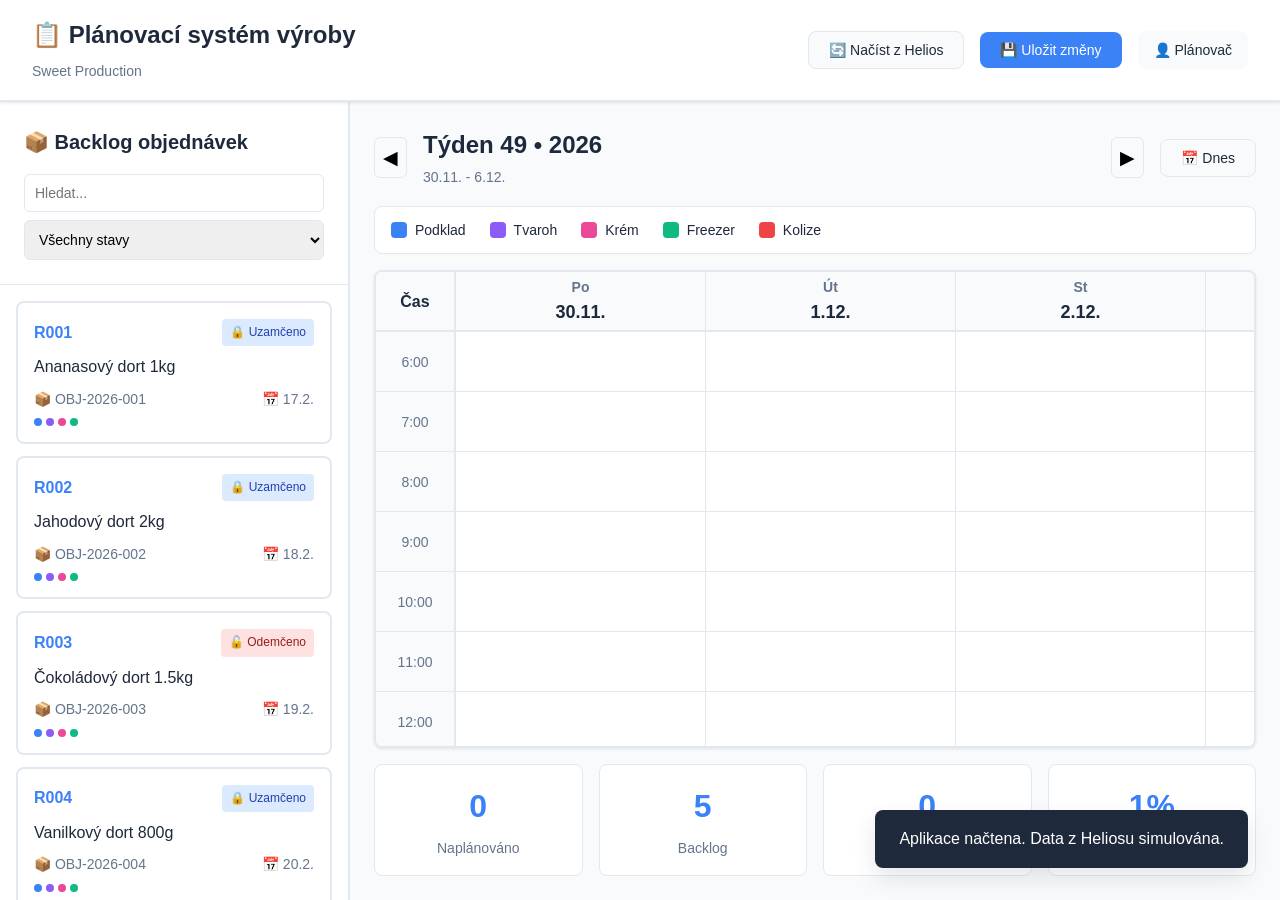
==== index.html @ c6c1645d "Add files via upload" ====
<!DOCTYPE html>
<html lang="cs">
<head>
    <meta charset="UTF-8">
    <meta name="viewport" content="width=device-width, initial-scale=1.0">
    <title>Plánovací systém - Sweet Production</title>
    <link rel="stylesheet" href="styles.css">
</head>
<body>
    <div class="app-container">
        <!-- Header -->
        <header class="app-header">
            <div class="header-left">
                <h1>📋 Plánovací systém výroby</h1>
                <span class="company-name">Sweet Production</span>
            </div>
            <div class="header-right">
                <button class="btn btn-secondary" onclick="app.loadFromHelios()">
                    🔄 Načíst z Helios
                </button>
                <button class="btn btn-primary" onclick="app.saveToHelios()">
                    💾 Uložit změny
                </button>
                <div class="user-info">
                    <span>👤 Plánovač</span>
                </div>
            </div>
        </header>

        <!-- Main Content -->
        <div class="main-content">
            <!-- Sidebar - Backlog -->
            <aside class="sidebar">
                <div class="sidebar-header">
                    <h2>📦 Backlog objednávek</h2>
                    <div class="filters">
                        <input type="text" placeholder="Hledat..." class="search-input" id="searchInput">
                        <select class="filter-select" id="statusFilter">
                            <option value="all">Všechny stavy</option>
                            <option value="backlog">Backlog</option>
                            <option value="planned">Naplánováno</option>
                        </select>
                    </div>
                </div>
                <div class="backlog-list" id="backlogList">
                    <!-- Backlog items will be populated by JavaScript -->
                </div>
            </aside>

            <!-- Planning Area -->
            <main class="planning-area">
                <!-- Week Navigation -->
                <div class="week-navigation">
                    <button class="btn-icon" onclick="app.previousWeek()">◀</button>
                    <div class="week-info">
                        <h2 id="weekTitle">Týden 7 • 2026</h2>
                        <span class="date-range" id="dateRange">17. 2. - 23. 2. 2026</span>
                    </div>
                    <button class="btn-icon" onclick="app.nextWeek()">▶</button>
                    <button class="btn btn-secondary" onclick="app.goToToday()">📅 Dnes</button>
                </div>

                <!-- Legend -->
                <div class="legend">
                    <div class="legend-item">
                        <span class="legend-color" style="background: #3b82f6;"></span>
                        <span>Podklad</span>
                    </div>
                    <div class="legend-item">
                        <span class="legend-color" style="background: #8b5cf6;"></span>
                        <span>Tvaroh</span>
                    </div>
                    <div class="legend-item">
                        <span class="legend-color" style="background: #ec4899;"></span>
                        <span>Krém</span>
                    </div>
                    <div class="legend-item">
                        <span class="legend-color" style="background: #10b981;"></span>
                        <span>Freezer</span>
                    </div>
                    <div class="legend-item">
                        <span class="legend-color conflict" style="background: #ef4444;"></span>
                        <span>Kolize</span>
                    </div>
                </div>

                <!-- Planning Grid -->
                <div class="planning-grid" id="planningGrid">
                    <!-- Time column -->
                    <div class="time-column">
                        <div class="time-header">Čas</div>
                        <div class="time-slots" id="timeSlots">
                            <!-- Time slots will be populated by JavaScript -->
                        </div>
                    </div>

                    <!-- Day columns will be populated by JavaScript -->
                </div>

                <!-- Statistics -->
                <div class="statistics">
                    <div class="stat-card">
                        <div class="stat-value" id="statPlanned">0</div>
                        <div class="stat-label">Naplánováno</div>
                    </div>
                    <div class="stat-card">
                        <div class="stat-value" id="statBacklog">0</div>
                        <div class="stat-label">Backlog</div>
                    </div>
                    <div class="stat-card">
                        <div class="stat-value" id="statConflicts">0</div>
                        <div class="stat-label">Kolizí</div>
                    </div>
                    <div class="stat-card">
                        <div class="stat-value" id="statCapacity">0%</div>
                        <div class="stat-label">Využití</div>
                    </div>
                </div>
            </main>
        </div>

        <!-- Detail Panel (Modal) -->
        <div class="modal" id="detailModal">
            <div class="modal-content">
                <div class="modal-header">
                    <h3 id="modalTitle">Detail výrobního receptu</h3>
                    <button class="btn-close" onclick="app.closeModal()">✕</button>
                </div>
                <div class="modal-body" id="modalBody">
                    <!-- Detail content will be populated by JavaScript -->
                </div>
                <div class="modal-footer">
                    <label>
                        <input type="checkbox" id="lockToggle" onchange="app.toggleLock()">
                        🔒 Příkazy uzamčeny (pohybují se společně)
                    </label>
                    <div class="modal-actions">
                        <button class="btn btn-secondary" onclick="app.closeModal()">Zavřít</button>
                        <button class="btn btn-danger" onclick="app.deleteRecipe()">🗑️ Smazat</button>
                        <button class="btn btn-primary" onclick="app.saveChanges()">💾 Uložit</button>
                    </div>
                </div>
            </div>
        </div>

        <!-- Notification Toast -->
        <div class="toast" id="toast">
            <span id="toastMessage"></span>
        </div>
    </div>

    <script src="app.js"></script>
</body>
</html>
---- styles.css ----
/* Reset and Base Styles */
* {
    margin: 0;
    padding: 0;
    box-sizing: border-box;
}

:root {
    --primary-color: #3b82f6;
    --secondary-color: #8b5cf6;
    --success-color: #10b981;
    --danger-color: #ef4444;
    --warning-color: #f59e0b;
    --bg-primary: #f8fafc;
    --bg-secondary: #ffffff;
    --border-color: #e2e8f0;
    --text-primary: #1e293b;
    --text-secondary: #64748b;
    --shadow: 0 1px 3px rgba(0,0,0,0.1);
    --shadow-lg: 0 10px 25px rgba(0,0,0,0.1);
}

body {
    font-family: -apple-system, BlinkMacSystemFont, 'Segoe UI', Roboto, 'Helvetica Neue', Arial, sans-serif;
    background: var(--bg-primary);
    color: var(--text-primary);
    line-height: 1.6;
}

/* App Container */
.app-container {
    display: flex;
    flex-direction: column;
    height: 100vh;
    overflow: hidden;
}

/* Header */
.app-header {
    background: var(--bg-secondary);
    border-bottom: 2px solid var(--border-color);
    padding: 1rem 2rem;
    display: flex;
    justify-content: space-between;
    align-items: center;
    box-shadow: var(--shadow);
    z-index: 100;
}

.header-left h1 {
    font-size: 1.5rem;
    font-weight: 600;
    margin-bottom: 0.25rem;
}

.company-name {
    color: var(--text-secondary);
    font-size: 0.875rem;
}

.header-right {
    display: flex;
    gap: 1rem;
    align-items: center;
}

.user-info {
    padding: 0.5rem 1rem;
    background: var(--bg-primary);
    border-radius: 8px;
    font-size: 0.875rem;
}

/* Buttons */
.btn {
    padding: 0.625rem 1.25rem;
    border: none;
    border-radius: 8px;
    font-size: 0.875rem;
    font-weight: 500;
    cursor: pointer;
    transition: all 0.2s;
    display: inline-flex;
    align-items: center;
    gap: 0.5rem;
}

.btn-primary {
    background: var(--primary-color);
    color: white;
}

.btn-primary:hover {
    background: #2563eb;
    transform: translateY(-1px);
}

.btn-secondary {
    background: var(--bg-primary);
    color: var(--text-primary);
    border: 1px solid var(--border-color);
}

.btn-secondary:hover {
    background: #e2e8f0;
}

.btn-danger {
    background: var(--danger-color);
    color: white;
}

.btn-danger:hover {
    background: #dc2626;
}

.btn-icon {
    padding: 0.5rem;
    background: transparent;
    border: 1px solid var(--border-color);
    border-radius: 6px;
    cursor: pointer;
    font-size: 1.2rem;
    transition: all 0.2s;
}

.btn-icon:hover {
    background: var(--bg-primary);
}

.btn-close {
    background: transparent;
    border: none;
    font-size: 1.5rem;
    cursor: pointer;
    color: var(--text-secondary);
    padding: 0.25rem;
}

/* Main Content */
.main-content {
    display: flex;
    flex: 1;
    overflow: hidden;
}

/* Sidebar */
.sidebar {
    width: 350px;
    background: var(--bg-secondary);
    border-right: 2px solid var(--border-color);
    display: flex;
    flex-direction: column;
    overflow: hidden;
}

.sidebar-header {
    padding: 1.5rem;
    border-bottom: 1px solid var(--border-color);
}

.sidebar-header h2 {
    font-size: 1.25rem;
    margin-bottom: 1rem;
}

.filters {
    display: flex;
    flex-direction: column;
    gap: 0.5rem;
}

.search-input, .filter-select {
    padding: 0.625rem;
    border: 1px solid var(--border-color);
    border-radius: 6px;
    font-size: 0.875rem;
}

.backlog-list {
    flex: 1;
    overflow-y: auto;
    padding: 1rem;
}

/* Backlog Item */
.backlog-item {
    background: white;
    border: 2px solid var(--border-color);
    border-radius: 8px;
    padding: 1rem;
    margin-bottom: 0.75rem;
    cursor: move;
    transition: all 0.2s;
}

.backlog-item:hover {
    border-color: var(--primary-color);
    box-shadow: var(--shadow-lg);
    transform: translateY(-2px);
}

.backlog-item.dragging {
    opacity: 0.5;
    transform: rotate(3deg);
}

.backlog-item-header {
    display: flex;
    justify-content: space-between;
    align-items: center;
    margin-bottom: 0.5rem;
}

.backlog-item-id {
    font-weight: 600;
    color: var(--primary-color);
}

.backlog-badge {
    padding: 0.25rem 0.5rem;
    border-radius: 4px;
    font-size: 0.75rem;
    font-weight: 500;
}

.badge-locked {
    background: #dbeafe;
    color: #1e40af;
}

.badge-unlocked {
    background: #fee2e2;
    color: #991b1b;
}

.backlog-item-title {
    font-weight: 500;
    margin-bottom: 0.5rem;
}

.backlog-item-meta {
    display: flex;
    justify-content: space-between;
    font-size: 0.875rem;
    color: var(--text-secondary);
}

.backlog-item-commands {
    display: flex;
    gap: 0.25rem;
    margin-top: 0.5rem;
    flex-wrap: wrap;
}

.command-dot {
    width: 8px;
    height: 8px;
    border-radius: 50%;
}

/* Planning Area */
.planning-area {
    flex: 1;
    display: flex;
    flex-direction: column;
    padding: 1.5rem;
    overflow: hidden;
}

.week-navigation {
    display: flex;
    align-items: center;
    gap: 1rem;
    margin-bottom: 1rem;
}

.week-info {
    flex: 1;
}

.week-info h2 {
    font-size: 1.5rem;
    font-weight: 600;
}

.date-range {
    color: var(--text-secondary);
    font-size: 0.875rem;
}

/* Legend */
.legend {
    display: flex;
    gap: 1.5rem;
    margin-bottom: 1rem;
    padding: 0.75rem 1rem;
    background: var(--bg-secondary);
    border-radius: 8px;
    border: 1px solid var(--border-color);
}

.legend-item {
    display: flex;
    align-items: center;
    gap: 0.5rem;
    font-size: 0.875rem;
}

.legend-color {
    width: 16px;
    height: 16px;
    border-radius: 4px;
}

.legend-color.conflict {
    animation: pulse 2s infinite;
}

@keyframes pulse {
    0%, 100% { opacity: 1; }
    50% { opacity: 0.5; }
}

/* Planning Grid */
.planning-grid {
    flex: 1;
    display: flex;
    overflow-x: auto;
    overflow-y: auto;
    background: var(--bg-secondary);
    border: 2px solid var(--border-color);
    border-radius: 8px;
    box-shadow: var(--shadow);
}

.time-column {
    min-width: 80px;
    background: var(--bg-primary);
    border-right: 2px solid var(--border-color);
    position: sticky;
    left: 0;
    z-index: 10;
}

.time-header {
    height: 60px;
    display: flex;
    align-items: center;
    justify-content: center;
    font-weight: 600;
    border-bottom: 2px solid var(--border-color);
    background: var(--bg-primary);
}

.time-slots {
    display: flex;
    flex-direction: column;
}

.time-slot {
    height: 60px;
    display: flex;
    align-items: center;
    justify-content: center;
    border-bottom: 1px solid var(--border-color);
    font-size: 0.875rem;
    color: var(--text-secondary);
}

/* Day Column */
.day-column {
    min-width: 250px;
    flex: 1;
    border-right: 1px solid var(--border-color);
}

.day-column:last-child {
    border-right: none;
}

.day-header {
    height: 60px;
    display: flex;
    flex-direction: column;
    align-items: center;
    justify-content: center;
    border-bottom: 2px solid var(--border-color);
    background: var(--bg-primary);
    font-weight: 600;
}

.day-name {
    font-size: 0.875rem;
    color: var(--text-secondary);
}

.day-date {
    font-size: 1.125rem;
}

.day-header.today {
    background: #dbeafe;
    color: var(--primary-color);
}

.day-slots {
    position: relative;
    display: flex;
    flex-direction: column;
}

.day-slot {
    height: 60px;
    border-bottom: 1px solid var(--border-color);
    position: relative;
    transition: background 0.2s;
}

.day-slot.drag-over {
    background: #dbeafe;
}

/* Planned Item */
.planned-item {
    position: absolute;
    left: 4px;
    right: 4px;
    padding: 0.5rem;
    border-radius: 6px;
    cursor: move;
    transition: all 0.2s;
    box-shadow: var(--shadow);
    border: 2px solid transparent;
    overflow: hidden;
}

.planned-item:hover {
    box-shadow: var(--shadow-lg);
    transform: translateY(-2px);
    z-index: 5;
}

.planned-item.dragging {
    opacity: 0.5;
    transform: rotate(2deg);
}

.planned-item.conflict {
    border-color: var(--danger-color);
    animation: shake 0.5s;
}

@keyframes shake {
    0%, 100% { transform: translateX(0); }
    25% { transform: translateX(-4px); }
    75% { transform: translateX(4px); }
}

.planned-item-header {
    display: flex;
    justify-content: space-between;
    align-items: center;
    margin-bottom: 0.25rem;
}

.planned-item-id {
    font-weight: 600;
    font-size: 0.875rem;
    color: white;
}

.planned-item-lock {
    font-size: 0.75rem;
}

.planned-item-title {
    font-size: 0.75rem;
    color: rgba(255,255,255,0.9);
    white-space: nowrap;
    overflow: hidden;
    text-overflow: ellipsis;
}

.planned-item-time {
    font-size: 0.625rem;
    color: rgba(255,255,255,0.8);
    margin-top: 0.25rem;
}

/* Item Colors by Type */
.planned-item.type-podklad { background: linear-gradient(135deg, #3b82f6, #2563eb); }
.planned-item.type-tvaroh { background: linear-gradient(135deg, #8b5cf6, #7c3aed); }
.planned-item.type-krem { background: linear-gradient(135deg, #ec4899, #db2777); }
.planned-item.type-freezer { background: linear-gradient(135deg, #10b981, #059669); }

/* Statistics */
.statistics {
    display: grid;
    grid-template-columns: repeat(4, 1fr);
    gap: 1rem;
    margin-top: 1rem;
}

.stat-card {
    background: var(--bg-secondary);
    padding: 1rem;
    border-radius: 8px;
    border: 1px solid var(--border-color);
    text-align: center;
}

.stat-value {
    font-size: 2rem;
    font-weight: 700;
    color: var(--primary-color);
}

.stat-label {
    font-size: 0.875rem;
    color: var(--text-secondary);
    margin-top: 0.25rem;
}

/* Modal */
.modal {
    display: none;
    position: fixed;
    top: 0;
    left: 0;
    right: 0;
    bottom: 0;
    background: rgba(0,0,0,0.5);
    z-index: 1000;
    align-items: center;
    justify-content: center;
}

.modal.active {
    display: flex;
}

.modal-content {
    background: var(--bg-secondary);
    border-radius: 12px;
    width: 90%;
    max-width: 600px;
    max-height: 90vh;
    display: flex;
    flex-direction: column;
    box-shadow: 0 25px 50px rgba(0,0,0,0.3);
}

.modal-header {
    display: flex;
    justify-content: space-between;
    align-items: center;
    padding: 1.5rem;
    border-bottom: 1px solid var(--border-color);
}

.modal-body {
    flex: 1;
    overflow-y: auto;
    padding: 1.5rem;
}

.modal-footer {
    padding: 1.5rem;
    border-top: 1px solid var(--border-color);
    display: flex;
    justify-content: space-between;
    align-items: center;
}

.modal-actions {
    display: flex;
    gap: 0.5rem;
}

/* Detail List */
.detail-list {
    list-style: none;
}

.detail-item {
    display: flex;
    justify-content: space-between;
    padding: 0.75rem 0;
    border-bottom: 1px solid var(--border-color);
}

.detail-item:last-child {
    border-bottom: none;
}

.detail-label {
    font-weight: 500;
    color: var(--text-secondary);
}

.detail-value {
    font-weight: 600;
}

/* Command List in Modal */
.command-list {
    margin-top: 1rem;
}

.command-item {
    background: var(--bg-primary);
    padding: 1rem;
    border-radius: 6px;
    margin-bottom: 0.5rem;
    border-left: 4px solid;
}

.command-item.type-podklad { border-color: #3b82f6; }
.command-item.type-tvaroh { border-color: #8b5cf6; }
.command-item.type-krem { border-color: #ec4899; }
.command-item.type-freezer { border-color: #10b981; }

.command-header {
    display: flex;
    justify-content: space-between;
    font-weight: 600;
    margin-bottom: 0.5rem;
}

.command-time {
    font-size: 0.875rem;
    color: var(--text-secondary);
}

/* Toast Notification */
.toast {
    position: fixed;
    bottom: 2rem;
    right: 2rem;
    background: var(--text-primary);
    color: white;
    padding: 1rem 1.5rem;
    border-radius: 8px;
    box-shadow: var(--shadow-lg);
    transform: translateY(200%);
    transition: transform 0.3s;
    z-index: 2000;
}

.toast.show {
    transform: translateY(0);
}

/* Scrollbar Styling */
::-webkit-scrollbar {
    width: 8px;
    height: 8px;
}

::-webkit-scrollbar-track {
    background: var(--bg-primary);
}

::-webkit-scrollbar-thumb {
    background: var(--border-color);
    border-radius: 4px;
}

::-webkit-scrollbar-thumb:hover {
    background: var(--text-secondary);
}

/* Responsive */
@media (max-width: 1200px) {
    .sidebar {
        width: 300px;
    }
    
    .statistics {
        grid-template-columns: repeat(2, 1fr);
    }
}

@media (max-width: 768px) {
    .app-header {
        flex-direction: column;
        gap: 1rem;
    }
    
    .header-right {
        width: 100%;
        justify-content: space-between;
    }
    
    .sidebar {
        display: none;
    }
    
    .legend {
        flex-wrap: wrap;
    }
    
    .statistics {
        grid-template-columns: 1fr;
    }
}
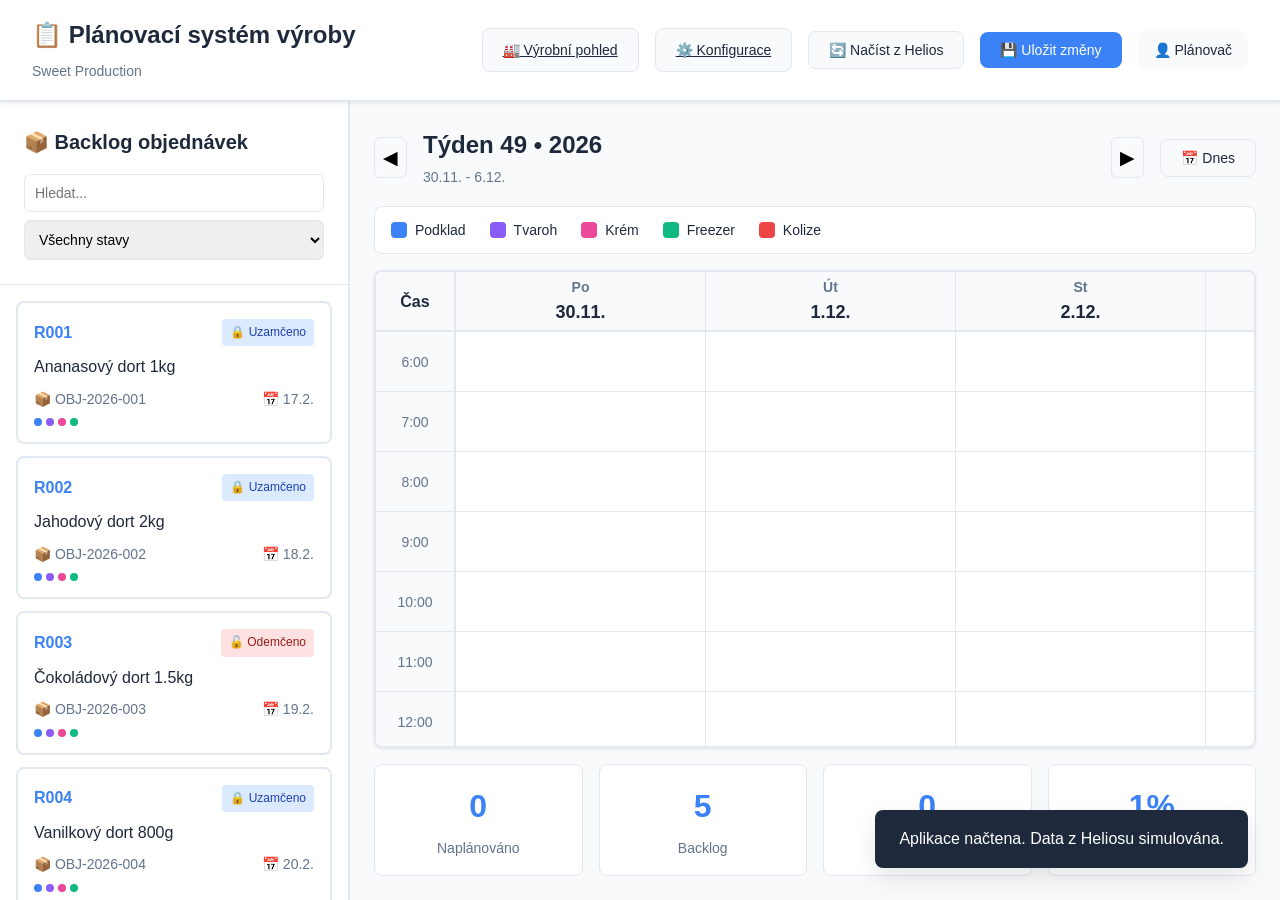
==== commit 213dc064: "Add files via upload" ====
--- a/index.html
+++ b/index.html
@@ -15,6 +15,12 @@
                 <span class="company-name">Sweet Production</span>
             </div>
             <div class="header-right">
+                <a href="production_view.html" class="btn btn-secondary" title="Výrobní plán">
+                    🏭 Výrobní pohled
+                </a>
+                <a href="config.html" class="btn btn-secondary" title="Konfigurace">
+                    ⚙️ Konfigurace
+                </a>
                 <button class="btn btn-secondary" onclick="app.loadFromHelios()">
                     🔄 Načíst z Helios
                 </button>
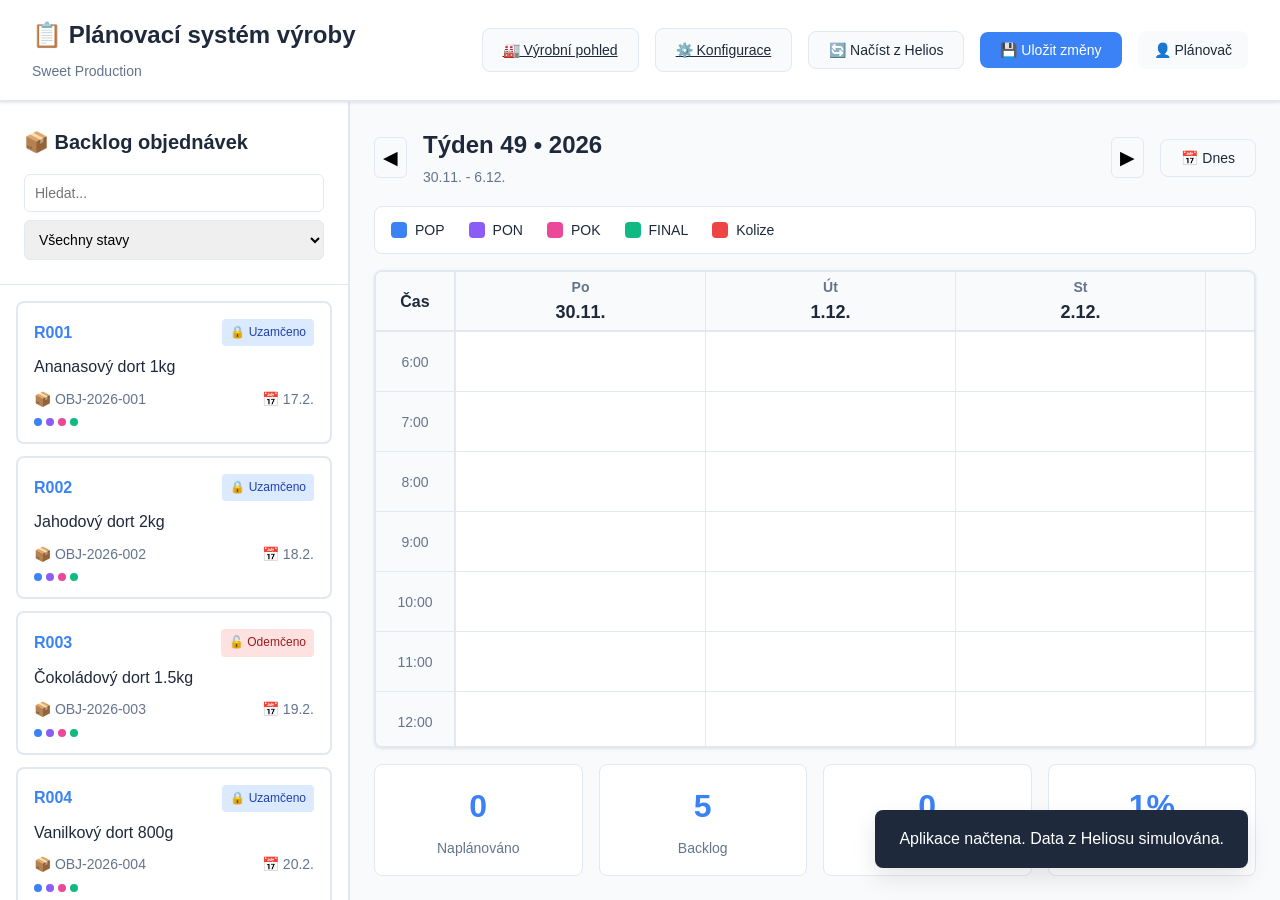
==== commit e1c82160: "Add files via upload" ====
--- a/index.html
+++ b/index.html
@@ -70,19 +70,19 @@
                 <div class="legend">
                     <div class="legend-item">
                         <span class="legend-color" style="background: #3b82f6;"></span>
-                        <span>Podklad</span>
+                        <span>POP</span>
                     </div>
                     <div class="legend-item">
                         <span class="legend-color" style="background: #8b5cf6;"></span>
-                        <span>Tvaroh</span>
+                        <span>PON</span>
                     </div>
                     <div class="legend-item">
                         <span class="legend-color" style="background: #ec4899;"></span>
-                        <span>Krém</span>
+                        <span>POK</span>
                     </div>
                     <div class="legend-item">
                         <span class="legend-color" style="background: #10b981;"></span>
-                        <span>Freezer</span>
+                        <span>FINAL</span>
                     </div>
                     <div class="legend-item">
                         <span class="legend-color conflict" style="background: #ef4444;"></span>
--- a/styles.css
+++ b/styles.css
@@ -489,10 +489,10 @@
 }
 
 /* Item Colors by Type */
-.planned-item.type-podklad { background: linear-gradient(135deg, #3b82f6, #2563eb); }
-.planned-item.type-tvaroh { background: linear-gradient(135deg, #8b5cf6, #7c3aed); }
-.planned-item.type-krem { background: linear-gradient(135deg, #ec4899, #db2777); }
-.planned-item.type-freezer { background: linear-gradient(135deg, #10b981, #059669); }
+.planned-item.type-pop { background: linear-gradient(135deg, #3b82f6, #2563eb); }
+.planned-item.type-pon { background: linear-gradient(135deg, #8b5cf6, #7c3aed); }
+.planned-item.type-pok { background: linear-gradient(135deg, #ec4899, #db2777); }
+.planned-item.type-final { background: linear-gradient(135deg, #10b981, #059669); }
 
 /* Statistics */
 .statistics {
@@ -616,10 +616,10 @@
     border-left: 4px solid;
 }
 
-.command-item.type-podklad { border-color: #3b82f6; }
-.command-item.type-tvaroh { border-color: #8b5cf6; }
-.command-item.type-krem { border-color: #ec4899; }
-.command-item.type-freezer { border-color: #10b981; }
+.command-item.type-pop { border-color: #3b82f6; }
+.command-item.type-pon { border-color: #8b5cf6; }
+.command-item.type-pok { border-color: #ec4899; }
+.command-item.type-final { border-color: #10b981; }
 
 .command-header {
     display: flex;
